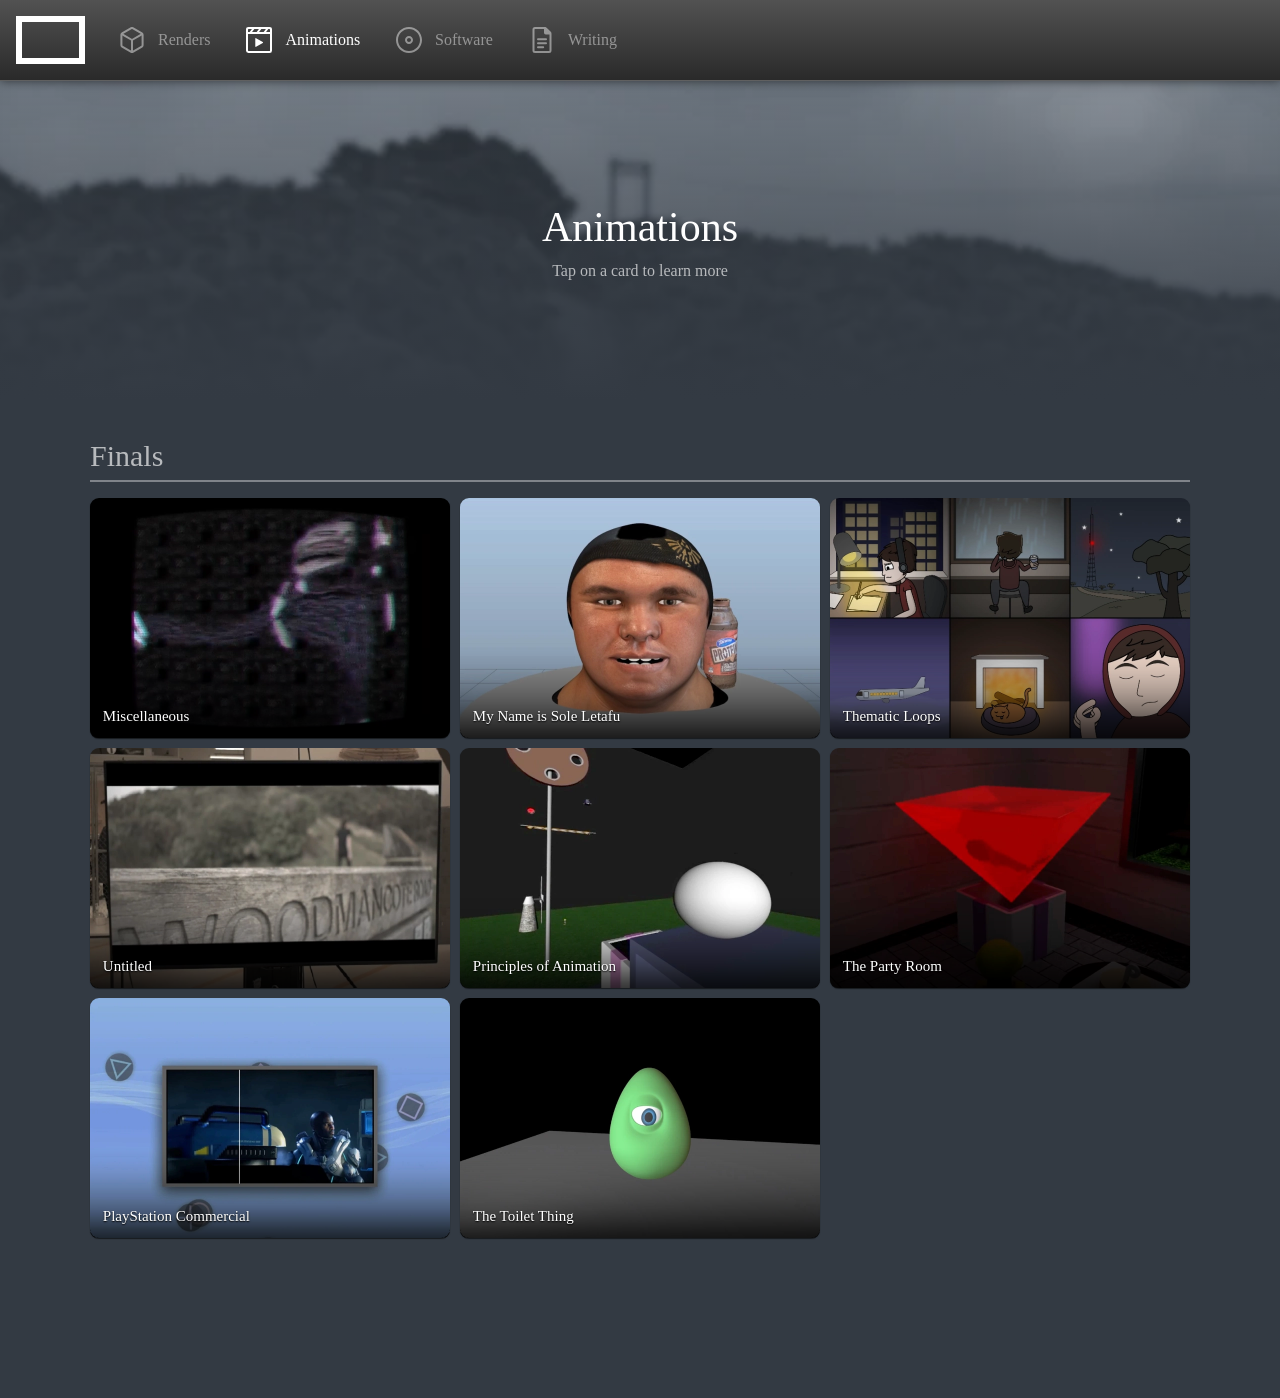
==== animations.html @ 4e7b6ec2 "update" ====
<!DOCTYPE html>
<html lang="en">
    <head>
        <title>thisuser2000</title>
        <meta charset="utf-8">
        <meta name="viewport" content="width=device-width, initial-scale=1">
		<meta name="description" content="Portfolio website for a user">
		<link rel="stylesheet" href="styles/main.css">
		<link rel="stylesheet" href="styles/navbar.css">
		<link rel="stylesheet" href="styles/modal.css">
		<link rel="stylesheet" href="styles/colorDark.css">
        <link rel="stylesheet" href="styles/display.css">
		<link rel="icon" type="image/x-icon" href="assets/favicon.png">
    </head>
    <body>

		<nav class="navbar">
			<img class="logo" src="assets/icons/thisuser.svg"/>
			<a class="navbar-page" href="renders.html">
				<img src="assets/icons/renders.svg"/>
				<span>Renders</span>
			</a>
			<a class="navbar-pageCurrent" href="animations.html">
				<img src="assets/icons/animations.svg"/>
				<span>Animations</span>
			</a>
			<a class="navbar-page" href="software.html">
				<img src="assets/icons/software.svg"/>
				<span>Software</span>
			</a>
			<a class="navbar-page" href="writing.html">
				<img src="assets/icons/writing.svg"/>
				<span>Writing</span>
			</a>
			<div id="menuButton" onclick="toggleMenu()">
				<img src="assets/icons/menu.svg"/>
			</div>
			<div class="navbar-divider"></div>
        </nav>

		<div id="menu">
			<a class="menu-page" href="renders.html">
				<img src="assets/icons/renders.svg"/>
				<span>Renders</span>
			</a>
			<div class="menu-divider"></div>
			<a class="menu-pageCurrent" href="animations.html">
				<img src="assets/icons/animations.svg"/>
				<span>Animations</span>
			</a>
			<div class="menu-divider"></div>
			<a class="menu-page" href="software.html">
				<img src="assets/icons/software.svg"/>
				<span>Software</span>
			</a>
			<div class="menu-divider"></div>
			<a class="menu-page" href="writing.html">
				<img src="assets/icons/writing.svg"/>
				<span>Writing</span>
			</a>
		</div>

		<div id="content" onclick="hideMenu()">

			<div class="banner" style="background-image: url('assets/images/banner.webp');">
	            <div class="banner-gradient">
					<div style="margin: auto;">
						<p class="banner-title">Animations</p>
						<p class="banner-subtitle">Tap on a card to learn more</p>
					</div>
	            </div>
	        </div>

			<section class="section-top section-bottom">
	            <div class="container">
					<p class="section-title">Finals</p>
					<div class="divider"></div>
					<div class="grid">

						<div class="card" data-bs-toggle="modal" data-bs-target="#modal-Miscellaneous" style="background-image: url('assets/images/animations/miscellaneous/miscellaneous-1.webp');">
							<div class="card-glare"></div>
							<div class="card-gradient">
								<p class="card-text">Miscellaneous</p>
							</div>
						</div>

						<div class="card" data-bs-toggle="modal" data-bs-target="#modal-Sole" style="background-image: url('assets/images/animations/sole/sole-1.webp');">
							<div class="card-glare"></div>
							<div class="card-gradient">
								<p class="card-text">My Name is Sole Letafu</p>
							</div>
						</div>

						<div class="card" data-bs-toggle="modal" data-bs-target="#modal-Loops" style="background-image: url('assets/images/animations/loops/loops-1.webp');">
							<div class="card-glare"></div>
							<div class="card-gradient">
								<p class="card-text">Thematic Loops</p>
							</div>
						</div>

						<div class="card" data-bs-toggle="modal" data-bs-target="#modal-Untitled" style="background-image: url('assets/images/animations/untitled/untitled-1.webp');">
							<div class="card-glare"></div>
							<div class="card-gradient">
								<p class="card-text">Untitled</p>
							</div>
						</div>

						<div class="card" data-bs-toggle="modal" data-bs-target="#modal-Principles" style="background-image: url('assets/images/animations/principles/principles-1.webp');">
							<div class="card-glare"></div>
							<div class="card-gradient">
								<p class="card-text">Principles of Animation</p>
							</div>
						</div>

						<div class="card" data-bs-toggle="modal" data-bs-target="#modal-PartyRoom" style="background-image: url('assets/images/animations/partyroom/partyroom-1.webp');">
							<div class="card-glare"></div>
							<div class="card-gradient">
								<p class="card-text">The Party Room</p>
							</div>
						</div>

						<div class="card" data-bs-toggle="modal" data-bs-target="#modal-PlayStation" style="background-image: url('assets/images/animations/playstation/playstation-1.webp');">
							<div class="card-glare"></div>
							<div class="card-gradient">
								<p class="card-text">PlayStation Commercial</p>
							</div>
						</div>

						<div class="card" data-bs-toggle="modal" data-bs-target="#modal-Toilet" style="background-image: url('assets/images/animations/toilet/toilet-1.webp');">
							<div class="card-glare"></div>
							<div class="card-gradient">
								<p class="card-text">The Toilet Thing</p>
							</div>
						</div>

	                </div>
	            </div>
	        </section>

		</div>



		<div class="modal fade" id="modal-Miscellaneous" tabindex="-1">
			<div class="modal-dialog standard-dialog">
				<div class="modal-content">
					<div class="modal-section1">
						<p class="modal-title">Miscellaneous</p>
						<p class="modal-subtitle">August 2022</p>
						<div class="modal-images">
							<img class="modal-images-feature" src="assets/images/animations/miscellaneous/miscellaneous-1.webp"
							data-base="assets/images/animations/miscellaneous/miscellaneous" data-total="1"/>
							<div class="modal-images-overlay">
								<div class="modal-images-gradient1">
									<img class="modal-images-icon" style="margin-left: 1rem;" src="assets/icons/caret-left.svg"/>
								</div>
								<div class="modal-images-gradient2">
									<img class="modal-images-icon" style="margin-right: 1rem;" src="assets/icons/caret-right.svg"/>
								</div>
							</div>
							<div class="slideshow-counter">
								<p class="slideshow-ID"/>
							</div>
						</div>
					</div>
					<div class="modal-section2">
						<p class="modal-header">ABOUT THIS PIECE</p>
						<div class="modal-description">
							<p>
								Description coming soon
								<br><br>
							</p>
							<a class="button" href="https://www.youtube.com/watch?v=IZmsNpDnRQo" target="_blank">
								<img class="button-icon" src="assets/icons/youtube.svg"/>
								<div class="button-text">
									<p class="button-text1">Watch on YouTube</p>
								</div>
							</a>
						</div>
					</div>
				</div>
			</div>
		</div>

		<div class="modal fade" id="modal-Sole" tabindex="-1">
            <div class="modal-dialog standard-dialog">
                <div class="modal-content">
					<div class="modal-section1">
						<p class="modal-title">My Name is Sole Letafu</p>
                        <p class="modal-subtitle">April 2022</p>
						<div class="modal-images">
                        	<img class="modal-images-feature" src="assets/images/animations/sole/sole-1.webp"
							data-base="assets/images/animations/sole/sole" data-total="3"/>
							<div class="modal-images-overlay">
								<div class="modal-images-gradient1">
									<img class="modal-images-icon" style="margin-left: 1rem;" src="assets/icons/caret-left.svg"/>
								</div>
								<div class="modal-images-gradient2">
									<img class="modal-images-icon" style="margin-right: 1rem;" src="assets/icons/caret-right.svg"/>
								</div>
							</div>
							<div class="slideshow-counter">
								<p class="slideshow-ID"/>
							</div>
						</div>
                    </div>
					<div class="modal-section2">
                        <p class="modal-header">ABOUT THIS PIECE</p>
						<div class="modal-description">
                            <p>
								While learning photogrammetry, I took several photos of Dylan but didn't tell him what I planned to do with them.
								<br><br>
								I brought the images into RealityCapture, then unwrapped the texture and applied it to the Dylan V1 model. After some basic facial rigging involving blendshapes, I synced this animation to a voice clip and showed the result to the class.
								<br><br>
								The resemblance was incredible, but I don't think this model was blushing enough.
								<br><br>
							</p>
							<a class="button" href="https://www.youtube.com/watch?v=r20PlEDHNn4" target="_blank">
								<img class="button-icon" src="assets/icons/youtube.svg"/>
								<div class="button-text">
									<p class="button-text1">Watch on YouTube</p>
								</div>
							</a>
						</div>
                    </div>
                </div>
            </div>
        </div>

		<div class="modal fade" id="modal-Loops" tabindex="-1">
            <div class="modal-dialog standard-dialog">
                <div class="modal-content">
					<div class="modal-section1">
						<p class="modal-title">Thematic Loops</p>
                        <p class="modal-subtitle">November 2021</p>
						<div class="modal-images">
                        	<img class="modal-images-feature" src="assets/images/animations/loops/loops-1.webp"
							data-base="assets/images/animations/loops/loops" data-total="1"/>
							<div class="modal-images-overlay">
								<div class="modal-images-gradient1">
									<img class="modal-images-icon" style="margin-left: 1rem;" src="assets/icons/caret-left.svg"/>
								</div>
								<div class="modal-images-gradient2">
									<img class="modal-images-icon" style="margin-right: 1rem;" src="assets/icons/caret-right.svg"/>
								</div>
							</div>
							<div class="slideshow-counter">
								<p class="slideshow-ID"/>
							</div>
						</div>
                    </div>
					<div class="modal-section2">
                        <p class="modal-header">ABOUT THIS PIECE</p>
						<div class="modal-description">
                            <p>
								This project involved creating a series of nine looping animations that share a relaxing theme. The assets were created in Adobe Illustrator, then manipulated in After Effects.
								<br><br>
								The assignment emphasised the importance of iteration, with draft animations being required for submission first, before moving onto refined versions later.
								<br><br>
							</p>
							<a class="button" href="https://www.youtube.com/watch?v=3_WHB53nkwo" target="_blank">
								<img class="button-icon" src="assets/icons/youtube.svg"/>
								<div class="button-text">
									<p class="button-text1">Watch on YouTube</p>
								</div>
							</a>
						</div>
                    </div>
                </div>
            </div>
        </div>

		<div class="modal fade" id="modal-Untitled" tabindex="-1">
            <div class="modal-dialog standard-dialog">
                <div class="modal-content">
					<div class="modal-section1">
						<p class="modal-title">Untitled</p>
                        <p class="modal-subtitle">June 2021</p>
						<div class="modal-images">
                        	<img class="modal-images-feature" src="assets/images/animations/untitled/untitled-1.webp"
							data-base="assets/images/animations/untitled/untitled" data-total="1"/>
							<div class="modal-images-overlay">
								<div class="modal-images-gradient1">
									<img class="modal-images-icon" style="margin-left: 1rem;" src="assets/icons/caret-left.svg"/>
								</div>
								<div class="modal-images-gradient2">
									<img class="modal-images-icon" style="margin-right: 1rem;" src="assets/icons/caret-right.svg"/>
								</div>
							</div>
							<div class="slideshow-counter">
								<p class="slideshow-ID"/>
							</div>
						</div>
                    </div>
					<div class="modal-section2">
                        <p class="modal-header">ABOUT THIS PIECE</p>
						<div class="modal-description">
                            <p>
								Description coming soon
								<br><br>
							</p>
							<a class="button" href="https://www.youtube.com/watch?v=KmsfOZ28Xt8" target="_blank">
								<img class="button-icon" src="assets/icons/youtube.svg"/>
								<div class="button-text">
									<p class="button-text1">Watch on YouTube</p>
								</div>
							</a>
						</div>
                    </div>
                </div>
            </div>
        </div>

		<div class="modal fade" id="modal-Principles" tabindex="-1">
            <div class="modal-dialog standard-dialog">
                <div class="modal-content">
					<div class="modal-section1">
						<p class="modal-title">Principles of Animation</p>
                        <p class="modal-subtitle">September 2018</p>
						<div class="modal-images">
                        	<img class="modal-images-feature" src="assets/images/animations/principles/principles-1.webp"
							data-base="assets/images/animations/principles/principles" data-total="1"/>
							<div class="modal-images-overlay">
								<div class="modal-images-gradient1">
									<img class="modal-images-icon" style="margin-left: 1rem;" src="assets/icons/caret-left.svg"/>
								</div>
								<div class="modal-images-gradient2">
									<img class="modal-images-icon" style="margin-right: 1rem;" src="assets/icons/caret-right.svg"/>
								</div>
							</div>
							<div class="slideshow-counter">
								<p class="slideshow-ID"/>
							</div>
						</div>
                    </div>
					<div class="modal-section2">
                        <p class="modal-header">ABOUT THIS PIECE</p>
						<div class="modal-description">
                            <p>
								Similar to the PlayStation commercial, this assignment required the use of the principles of animation, this time showing the adventures of a ball in a 3D setting.
								<br><br>
							</p>
							<a class="button" href="https://www.youtube.com/watch?v=UrVMCVEiAb8" target="_blank">
								<img class="button-icon" src="assets/icons/youtube.svg"/>
								<div class="button-text">
									<p class="button-text1">Watch on YouTube</p>
								</div>
							</a>
						</div>
                    </div>
                </div>
            </div>
        </div>

		<div class="modal fade" id="modal-PartyRoom" tabindex="-1">
            <div class="modal-dialog standard-dialog">
                <div class="modal-content">
					<div class="modal-section1">
						<p class="modal-title">The Party Room</p>
                        <p class="modal-subtitle">December 2017</p>
						<div class="modal-images">
                        	<img class="modal-images-feature" src="assets/images/animations/partyroom/partyroom-1.webp"
							data-base="assets/images/animations/partyroom/partyroom" data-total="1"/>
							<div class="modal-images-overlay">
								<div class="modal-images-gradient1">
									<img class="modal-images-icon" style="margin-left: 1rem;" src="assets/icons/caret-left.svg"/>
								</div>
								<div class="modal-images-gradient2">
									<img class="modal-images-icon" style="margin-right: 1rem;" src="assets/icons/caret-right.svg"/>
								</div>
							</div>
							<div class="slideshow-counter">
								<p class="slideshow-ID"/>
							</div>
						</div>
                    </div>
					<div class="modal-section2">
                        <p class="modal-header">ABOUT THIS PIECE</p>
						<div class="modal-description">
                            <p>
								After traversing a seemingly endless field, the guardian stumbles upon a room set up for a party that never happened. What's in the box?
								<br><br>
							</p>
							<a class="button" href="https://www.youtube.com/watch?v=B0ZWTqtqD_4" target="_blank">
								<img class="button-icon" src="assets/icons/youtube.svg"/>
								<div class="button-text">
									<p class="button-text1">Watch on YouTube</p>
								</div>
							</a>
						</div>
                    </div>
                </div>
            </div>
        </div>

		<div class="modal fade" id="modal-PlayStation" tabindex="-1">
            <div class="modal-dialog standard-dialog">
                <div class="modal-content">
					<div class="modal-section1">
						<p class="modal-title">PlayStation Commercial</p>
                        <p class="modal-subtitle">September 2017</p>
						<div class="modal-images">
                        	<img class="modal-images-feature" src="assets/images/animations/playstation/playstation-1.webp"
							data-base="assets/images/animations/playstation/playstation" data-total="1"/>
							<div class="modal-images-overlay">
								<div class="modal-images-gradient1">
									<img class="modal-images-icon" style="margin-left: 1rem;" src="assets/icons/caret-left.svg"/>
								</div>
								<div class="modal-images-gradient2">
									<img class="modal-images-icon" style="margin-right: 1rem;" src="assets/icons/caret-right.svg"/>
								</div>
							</div>
							<div class="slideshow-counter">
								<p class="slideshow-ID"/>
							</div>
						</div>
                    </div>
					<div class="modal-section2">
                        <p class="modal-header">ABOUT THIS PIECE</p>
						<div class="modal-description">
                            <p>
								This assignment required using After Effects to promote a product with as many of the principles of animation as possible.
								<br><br>
							</p>
							<a class="button" href="https://www.youtube.com/watch?v=ncdvE0OR1q0" target="_blank">
								<img class="button-icon" src="assets/icons/youtube.svg"/>
								<div class="button-text">
									<p class="button-text1">Watch on YouTube</p>
								</div>
							</a>
						</div>
                    </div>
                </div>
            </div>
        </div>

		<div class="modal fade" id="modal-Toilet" tabindex="-1">
            <div class="modal-dialog standard-dialog">
                <div class="modal-content">
					<div class="modal-section1">
						<p class="modal-title">The Toilet Thing</p>
                        <p class="modal-subtitle">July 2017</p>
						<div class="modal-images">
                        	<img class="modal-images-feature" src="assets/images/animations/toilet/toilet-1.webp"
							data-base="assets/images/animations/toilet/toilet" data-total="1"/>
							<div class="modal-images-overlay">
								<div class="modal-images-gradient1">
									<img class="modal-images-icon" style="margin-left: 1rem;" src="assets/icons/caret-left.svg"/>
								</div>
								<div class="modal-images-gradient2">
									<img class="modal-images-icon" style="margin-right: 1rem;" src="assets/icons/caret-right.svg"/>
								</div>
							</div>
							<div class="slideshow-counter">
								<p class="slideshow-ID"/>
							</div>
						</div>
                    </div>
					<div class="modal-section2">
                        <p class="modal-header">ABOUT THIS PIECE</p>
						<div class="modal-description">
                            <p>
								This assignment involved animating a blob character with limited features to a short voice clip. Given that the character doesn't have a mouth, the focus was on eye movements and body language to communicate the same idea.
								<br><br>
							</p>
							<a class="button" href="https://www.youtube.com/watch?v=9i6SzYY8sHU" target="_blank">
								<img class="button-icon" src="assets/icons/youtube.svg"/>
								<div class="button-text">
									<p class="button-text1">Watch on YouTube</p>
								</div>
							</a>
						</div>
                    </div>
                </div>
            </div>
        </div>

		<script src="scripts/bootstrap.bundle.min.js"></script>
		<script src="scripts/navbar.js"></script>

    </body>
</html>
---- styles/main.css ----
@charset "UTF-8";

:root {
	--cardShadow1: 0rem 0.07rem 0.07rem #00000090;
	--cardShadow2: 0rem 0.13rem 1rem #00000090;
}

@font-face {
	font-family: "Open Sans";
	src: url('../fonts/opensans.eot');
	src: url('../fonts/opensans.eot?#iefix') format('embedded-opentype'),
		url('../fonts/opensans.woff2') format('woff2'),
		url('../fonts/opensans.woff') format('woff'),
		url('../fonts/opensans.ttf') format('truetype');
	font-display: swap;
}

@font-face {
	font-family: "Open Sans SemiBold";
	src: url('../fonts/opensans-semibold.eot');
	src: url('../fonts/opensans-semibold.eot?#iefix') format('embedded-opentype'),
		url('../fonts/opensans-semibold.woff2') format('woff2'),
		url('../fonts/opensans-semibold.woff') format('woff'),
		url('../fonts/opensans-semibold.ttf') format('truetype');
	font-display: swap;
}

@font-face {
	font-family: "Open Sans Bold";
	src: url('../fonts/opensans-bold.eot');
	src: url('../fonts/opensans-bold.eot?#iefix') format('embedded-opentype'),
		url('../fonts/opensans-bold.woff2') format('woff2'),
		url('../fonts/opensans-bold.woff') format('woff'),
		url('../fonts/opensans-bold.ttf') format('truetype');
	font-display: swap;
}



html {
	/* height: 100%; */
}

* {
	font-family: "Open Sans";
	line-height: 1.6;
	box-sizing: border-box;
	text-decoration: none;
	border-style: none;
	outline-style: none;
}

body {
	margin: 0;
	background-repeat: no-repeat;
	background-size: cover;
	background-position: center;
	background-attachment: fixed;
	/* -webkit-text-size-adjust: 100%;
	-webkit-tap-highlight-color: rgba(0, 0, 0, 0); */
}

p {
	margin: 0;
}

h1, h2, h3, h4, h5, h6 {
	/* font: inherit;
	color: inherit; */
	margin: 0;
	font-weight: normal;
}

img {
	user-select: none;
	pointer-events: none;
}

section {
	padding-bottom: 4.5rem;
}

.container {
	width: 100%;
	margin-left: auto;
	margin-right: auto;
}

.grid {
	display: grid;
	grid-template-columns: repeat(4, minmax(0, 1fr));
	column-gap: 10px;
	row-gap: 10px;
}

.list {
	display: grid;
	grid-template-columns: repeat(1, minmax(0, 1fr));
	row-gap: 8px;
}

.listItem {
	background-color: #58606b80;
	border-radius: 0.4rem;
	padding: 0.4rem;
	display: flex;
	height: 4.5rem;
}

.listItem:hover {
	background-color: #58606be0;
}

.listItem > img {
	border-radius: 0.25rem;
}

.listItem-text {
	margin-top: auto;
	margin-bottom: auto;
	margin-left: 0.75rem;
	margin-right: 0.75rem;
	white-space: nowrap;
	overflow: hidden;
	text-overflow: ellipsis;
}

.listItem-title {
    font-family: var(--semibold);
	line-height: 1.4;
	flex: 1;
	min-width: 0px;
	white-space: nowrap;
	overflow: hidden;
	text-overflow: ellipsis;
}

.listItem-subtitle {
	opacity: 60%;
	line-height: 1.4;
}

#content {
	top: 80px;
	position: relative;
}







.banner {
	width: 100%;
    height: 20rem;
	display: flex;
	flex-direction: column;
	text-align: center;
	background-position: center;
	background-repeat: no-repeat;
	background-size: cover;
	background-attachment: fixed;
}

.banner-gradient {
	height: 100%;
	display: flex;
}

.banner-title {
	font-size: 42px;
    font-family: "Open Sans Bold";
	line-height: 1.45;
}

.banner-subtitle {
	font-size: 16px;
    font-family: "Open Sans Semibold";
	opacity: 65%;
}

.section-title {
	font-size: 30px;
    font-family: "Open Sans Semibold";
	opacity: 65%;
}





.section-top {
	padding-top: 2rem;
}

.section-bottom {
	padding-bottom: 10rem;
}



.divider {
	width: 100%;
	height: 2px;
	margin-bottom: 1rem;
}



/*

.gridWorkbook {
	display: grid;
	grid-template-columns: repeat(1, minmax(0, 1fr));
	row-gap: 8px;
} */

.disabled {
	opacity: 40%;
	pointer-events: none;
	user-select: none;
}

.footer {
	display: flex;
}

.footer-text {
	margin: 0.5rem;
	margin-left: auto;
}

.card {
	width: 360px;
	height: 240px;
	border-radius: 9px;
    box-shadow: var(--cardShadow1);
    background-size: cover;
	user-select: none;
	cursor: pointer;
	transform: scale(1);
	transition: background-color 0.14s ease-out, transform 0.14s ease-out, box-shadow 0.14s ease-out;
	transition-timing-function: cubic-bezier(.17,.44,.4,1);
}

.card-glare {
	position: absolute;
	width: 100%;
	height: 100%;
	opacity: 0%;
	border-radius: 9px;
	background-size: cover;
	background-image: url('../assets/images/glare.webp');
	transition: all 0.14s ease-out;
	transition-timing-function: cubic-bezier(.17,.44,.4,1);
}

.card-gradient {
	display: flex;
	background-size: contain;
	height: 100%;
	border-radius: 7.5px;
	background-image: url('../assets/gradient.png');
}

.card-text {
	font-size: 15px;
    font-family: "Open Sans Semibold";
	line-height: 1.2;
	margin-top: auto;
	margin-left: 0.8rem;
	margin-right: 0.8rem;
	margin-bottom: 0.8rem;
	text-shadow: 0rem 0.5px 1.5px #000000ff;
}

.card:hover {
	z-index: 10;
	transform: scale(1.03);
    box-shadow: var(--cardShadow2);
	transition: transform 0.07s ease-out, box-shadow 0.07s ease-out;
}

.card:hover > .card-glare {
	opacity: 70%;
	transition: all 0.07s ease-out;
}
---- styles/navbar.css ----
@charset "UTF-8";

.navbar {
	display: flex;
	width: 100%;
	height: 80px;
	z-index: 100;
	position: fixed;
	box-shadow: 0rem 0.1rem 0.6rem #00000088;
}

.logo {
	width: 69px;
	height: 48px;
	margin: auto;
	margin-left: 16px;
	margin-right: 16px;
	user-select: none;
}

.navbar-page,
.navbar-pageCurrent {
	display: flex;
	width: auto;
	height: 56px;
	margin-top: 12px;
	margin-bottom: 12px;
	padding: 15px;
	padding-right: 18px;
	padding-left: 18px;
	border-radius: 0.5rem;
	opacity: 45%;
	transition: opacity 0.05s ease-out, background-color 0.05s ease-out;
}

.navbar-pageCurrent {
	pointer-events: none;
    opacity: 100%;
}

.navbar-page:hover {
	opacity: 100%;
	background-color: #ffffff30;
}

.navbar-page > img,
.navbar-pageCurrent > img {
	width: 26px;
	height: 26px;
	filter: invert();
}

.navbar-page > span,
.navbar-pageCurrent > span {
	font-family: "Open Sans Semibold";
	line-height: 26px;
	margin-left: 13px;
	color: #ffffff;
	opacity: 100%;
	user-select: none;
}

#menuButton {
	opacity: 60%;
	display: none;
	width: 50px;
	height: 50px;
	margin: auto;
	margin-right: 12px;
	cursor: pointer;
	transition: opacity 0.05s ease-out;
}

#menuButton:hover {
	opacity: 100%;
}

#menuButton > img {
	margin: auto;
	width: 32px;
}

.navbar-divider {
	position: fixed;
	top: 80px;
	width: 100%;
	height: 1px;
}









#menu {
	box-shadow: 0rem 0.1rem 0.67rem #00000000;
	width: 100%;
	height: 0px;
	top: 80px;
	box-shadow: var(--shadow-none);
	z-index: 50;
	position: fixed;
	overflow: hidden;
	transition: height 0.17s cubic-bezier(.17,.12,.37,.97);
}

.menu-page,
.menu-pageCurrent {
	display: flex;
	padding: 18px;
	height: 66px;
	opacity: 40%;
	transition: opacity 0.05s ease-out, background-color 0.05s ease-out;
}

.menu-pageCurrent {
	pointer-events: none;
    opacity: 100%;
}

.menu-page:hover {
	opacity: 100%;
}

.menu-page > img,
.menu-pageCurrent > img {
	width: 30px;
	height: 30px;
	filter: invert();
}

.menu-page > span,
.menu-pageCurrent > span {
	font-family: "Open Sans Semibold";
	line-height: 30px;
	margin-left: 12px;
	color: #ffffff;
	opacity: 100%;
	user-select: none;
}

.menu-divider {
	width: auto;
	height: 1px;
	margin-left: 10px;
	margin-right: 10px;
}


/* ---------- Mobile view ---------- */

@media (max-width: 762px) {
	.navbar-page,
	.navbar-pageCurrent {
		display: none;
	}

	#menuButton {
		display: flex;
	}
}
---- styles/modal.css ----
@charset "UTF-8";

:root {
	--modal-cubic: cubic-bezier(0,.35,.38,1);
}

.modal.show > .modal-dialog {
	opacity: 1;
	transform: scale(1);
	transition-timing-function: var(--modal-cubic);
}

.modal.show > #content {
	user-select: none;
}

.modal-backdrop {
	position: fixed;
	top: 0;
	left: 0;
	z-index: 900;
	width: 100vw;
	height: 100vh;
}

.fade {

}

.fade:not(.show) {
	opacity: 0;
}

.modal {
	overflow-x: scroll;
	transition: opacity 0.2s var(--modal-cubic);
	position: fixed;
	top: 0;
	left: 0;
	z-index: 1000;
	display: none;
	transition-timing-function: var(--modal-cubic);
	width: 100%;
	height: 100%;
	outline-style: none;
	border-style: none;
	overflow-y: auto;
}

.modal-dialog {
	opacity: 0;
	position: relative;
	display: flex;
	align-items: center;
	padding: 10px;
	transform: scale(1.08);
	transition: all 0.2s, margin 0s, width 0s, height 0s, padding 0s;
	transition-timing-function: var(--modal-cubic);
	width: 1300px;
	margin-top: calc(50vh - 360px);
	margin-left: calc(50vw - 650px);
}

.modal-dialog.cl {
	width: 700px;
	margin-top: calc(50vh - 370px);
	margin-left: calc(50vw - 350px);
}

.modal-content {
	display: flex;
	min-width: 400px;
	width: 100%;
	border-radius: 0.65rem;
	padding-top: 1px;
	box-shadow: 0rem 0.2rem 3.5rem #000000ff;
}

.modal-container {
	flex-direction: row;
	width: 100%;
	display: flex;
}

.modal-section1 {
	width: 900px;
	padding: 1rem;
	border-radius: 0.75rem 0 0 0.75rem;
	display: flex;
	flex-direction: column;
}

.modal-section2 {
	width: 400px;
	padding: 1rem;
	padding-right: 0.5rem;
	border-radius: 0 0.75rem 0.75rem 0;
	display: flex;
	flex-direction: column;
}

.modal-section3 {
	width: 100%;
	padding: 0rem;
	display: flex;
	flex-direction: column;
}

.modal h1 {
	font-family: "Open Sans Bold";
	font-size: 28px;
}

.modal h2 {
	font-size: 15px;
    font-family: "Open Sans Semibold";
	opacity: 65%;
}

.modal h3 {
	font-size: 16px;
	font-family: "Open Sans Semibold";
	opacity: 55%;
}

.modal-description {
	padding-right: 0.5rem;
	overflow-y: auto;
	margin-top: 0.25rem;
	height: 634px;
}

.modal-button {
	height: 54px;
	gap: 12px;
	font-size: 16px;
	border-radius: 0.5rem;
	margin-top: 0.5rem;
	padding: 13px 16px 13px 16px;
    display: flex;
	cursor: pointer;
    user-select: none;
	transition: all 0.05s ease-out;
}

.modal-button img {
	filter: invert();
}

.modal-button p {
	margin: auto;
	margin-left: 0;
    font-family: "Open Sans Semibold";
}

.slideshow {
	display: flex;
	position: relative;
	margin-top: 1.25rem;
	margin-bottom: 4px;
	min-height: 200px;
}

.slideshow-feature {
	user-select: none;
	width: 100%;
	height: auto;
}

.slideshow-overlay {
	position: absolute;
	display: grid;
	width: 100%;
	height: 100%;
	grid-template-columns: 1fr 1fr;
	column-gap: 20%;
}

.slideshow-overlay > img {
	width: 2rem;
	margin: auto;
	filter: invert() drop-shadow(0rem 2px 1px #000000ff);
}

.slideshow-left {
	display: flex;
	cursor: pointer;
	visibility: hidden;
	height: 100%;
	background: linear-gradient(to right, #00000050, #00000000 70%);
}

.slideshow-left > img {
	width: 2rem;
	margin: auto;
	filter: invert() drop-shadow(0rem 2px 1px #000000ff);
	margin-left: 1rem;
}

.slideshow-right {
	display: flex;
	cursor: pointer;
	height: 100%;
	background: linear-gradient(to right, #00000000 30%, #00000050);
}

.slideshow-right > img {
	width: 2rem;
	margin: auto;
	filter: invert() drop-shadow(0rem 2px 1px #000000ff);
	margin-right: 1rem;
}

.slideshow-counter {
	display: flex;
	position: absolute;
	top: auto;
	bottom: 0;
	left: auto;
	right: 0;
	width: 4rem;
	height: 1.5rem;
}

.slideshow-ID {
	font-family: "Open Sans Semibold";
	margin: auto;
}
---- styles/colorDark.css ----
@charset "UTF-8";

* {
	color: #ffffff;
}

body {
	background-color: #333a43;
}

::selection {
    background: #ffffff30;
}

.banner-gradient {
	background: linear-gradient(to bottom, #333a4350, #333a43ff);
}

.divider {
	background-color: #ffffff60;
}

.footer-text {
	color: #ffffff80;
}

.card {
	background-color: #2c313a;
}

.navbar {
	background: linear-gradient(to bottom, #525252, #2a2a2a);
}

.navbar-divider {
	background-color: #606060;
}

#menu {
	background-color: #2b2b2b;
}

.menu-page,
.menu-pageCurrent {
	background-color: #ffffff00;
}

.menu-page:hover {
	background-color: #d0d0d020;
}

.menu-divider {
	background-color: #4a4a4a;
}

.modal {
	background-color: #080808d0;
}

.modal-content {
	background: linear-gradient(to bottom,
		#606060ff 0px,
		#606060ff 50px,
		#60606000 51px
	);
}

.modal-section1 {
	background-color: #333333;
}

.modal-section2 {
	background-color: #404040;
}

.modal-button {
	background-color: #ffffff20;
}

.modal-button:hover {
	background-color: #ffffff40;
}

.slideshow {
	border: 3px solid #101010;
}

.slideshow-counter {
	background-color: #101010;
}
---- styles/display.css ----
@charset "UTF-8";

@media (max-width: 762px) {
    .container,
	.containerWorkbook {
		width: calc(100% - 32px);
        max-width: 728px;
    }

	.card {
		width: calc(50vw - 20px);
		height: calc((50vw - 20px) / 1.5);
	}

	.grid {
		grid-template-columns: repeat(2, minmax(0, 1fr));
	}
}

@media (min-width: 762.1px) and (max-width: 1132px) {
    .container {
        width: 730px;
    }

	.grid {
		grid-template-columns: repeat(2, minmax(0, 1fr));
	}
}

@media (min-width: 1132.1px) and (max-width: 1502px) {
	.container {
        width: 1100px;
    }

	.grid {
		grid-template-columns: repeat(3, minmax(0, 1fr));
	}
}

@media (min-width: 1502.1px) {
	.container {
        width: 1470px;
    }

	.grid {
		grid-template-columns: repeat(4, minmax(0, 1fr));
	}
}

@media (max-width: 600px) {
	.modal {
		padding-bottom: 7rem !important;
	}

	.modal-dialog {
		width: 100%;
		height: auto;
		margin: 0px;
		margin-top: 0;
	}

	.modal-content {
		flex-direction: column;
	}

	.modal-section1 {
		width: 100%;
		border-radius: 0.67rem 0.67rem 0 0;
	}

	.modal-section2 {
		width: 100%;
		border-radius: 0 0 0.67rem 0.67rem;
	}

	.modal-description {
		width: 100%;
		overflow-y: auto;
		height: auto;
	}
}

@media (max-width: 700px) {
	.modal-dialog.cl {
		width: 100%;
		height: auto;
		margin: 0px;
		margin-top: 0;
	}

	.modal-dialog.cl {
		margin-top: 0;
	}

	.changelog {
		height: auto;
		overflow-y: visible;
	}
}

@media (min-width: 600.1px) and (max-width: 1300px) {
	.modal {
		padding-bottom: 7rem !important;
	}

	.modal-dialog {
		width: 600px;
		margin-top: 0;
		margin-left: calc(50vw - 300px);
	}

	.modal-content {
		flex-direction: column;
	}

	.modal-images-feature {
		max-width: 100%;
		height: auto;
	}

	.modal-section1 {
		width: 100%;
		border-radius: 0.67rem 0.67rem 0 0;
	}

	.modal-section2 {
		width: 100%;
		border-radius: 0 0 0.67rem 0.67rem;
	}

	.modal-description {
		overflow-y: auto;
		height: auto;
	}
}



@media (max-height: 720px) {
	.modal-dialog {
		margin-top: 0;
	}
}

@media (max-height: 740px) {
	.modal-dialog.cl {
		margin-top: 0;
	}
}
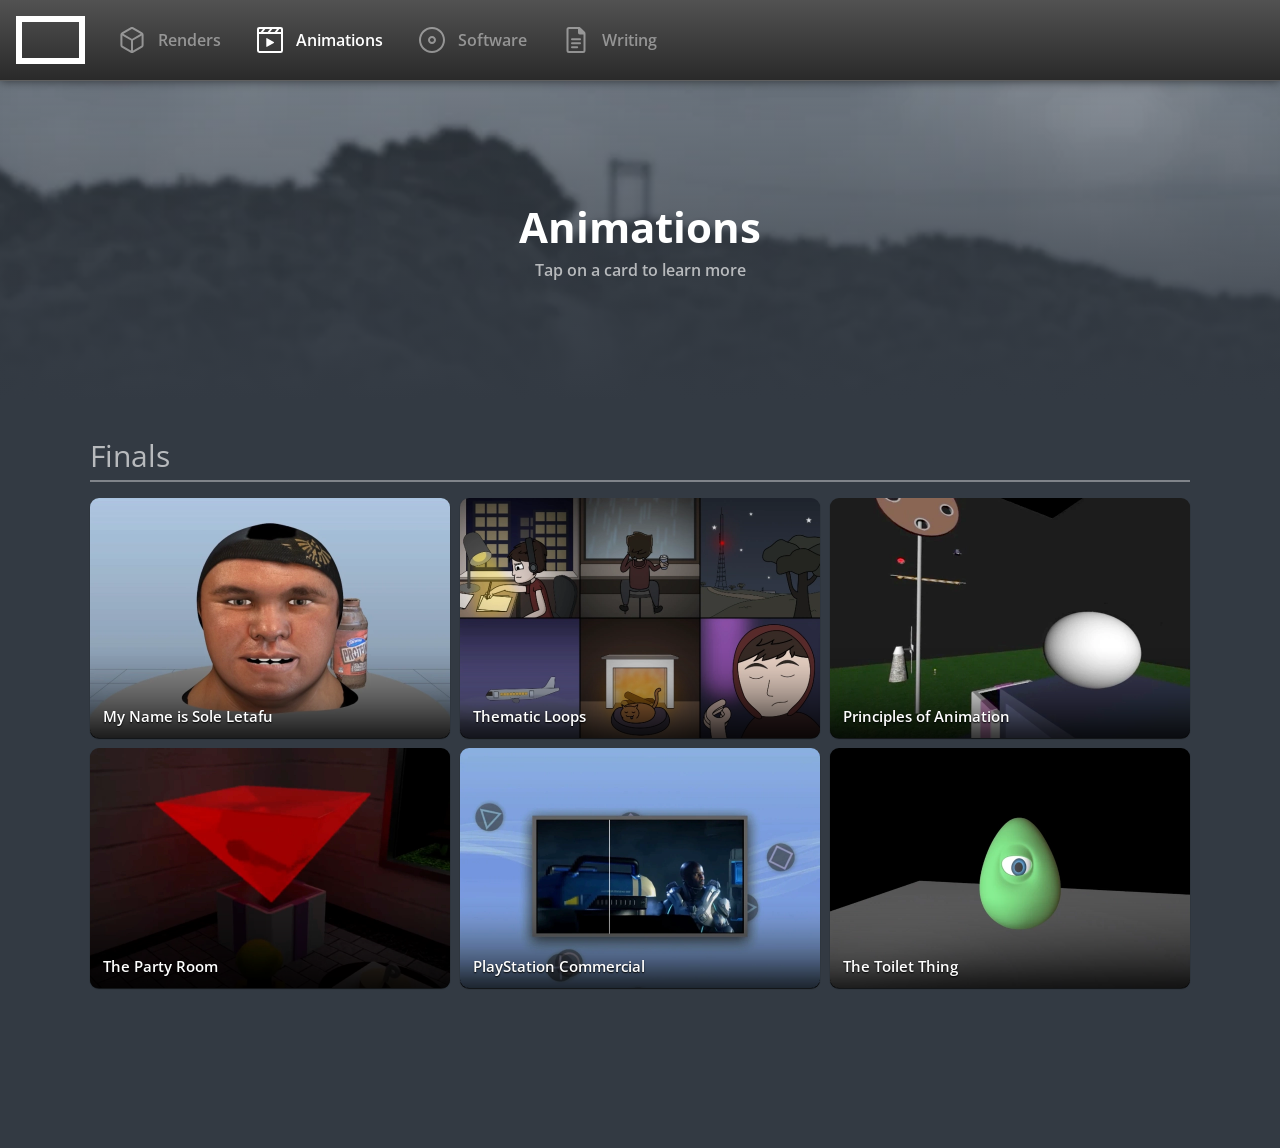
==== commit 7367601c: "update" ====
--- a/animations.html
+++ b/animations.html
@@ -71,62 +71,80 @@
 	            </div>
 	        </div>
 
+
+			<!-- Characters -->
 			<section class="section-top section-bottom">
 	            <div class="container">
 					<p class="section-title">Finals</p>
 					<div class="divider"></div>
 					<div class="grid">
 
-						<div class="card" data-bs-toggle="modal" data-bs-target="#modal-Miscellaneous" style="background-image: url('assets/images/animations/miscellaneous/miscellaneous-1.webp');">
-							<div class="card-glare"></div>
-							<div class="card-gradient">
-								<p class="card-text">Miscellaneous</p>
-							</div>
-						</div>
+						<div class="card"
+							data-project="sole"
+							data-bs-toggle="modal"
+							data-bs-target="#art-modal"
+							style="background-image:url('assets/images/animations/sole/sole-1.webp')">
 
-						<div class="card" data-bs-toggle="modal" data-bs-target="#modal-Sole" style="background-image: url('assets/images/animations/sole/sole-1.webp');">
 							<div class="card-glare"></div>
 							<div class="card-gradient">
 								<p class="card-text">My Name is Sole Letafu</p>
 							</div>
 						</div>
 
-						<div class="card" data-bs-toggle="modal" data-bs-target="#modal-Loops" style="background-image: url('assets/images/animations/loops/loops-1.webp');">
+						<div class="card"
+							data-project="loops"
+							data-bs-toggle="modal"
+							data-bs-target="#art-modal"
+							style="background-image:url('assets/images/animations/loops/loops-1.webp')">
+
 							<div class="card-glare"></div>
 							<div class="card-gradient">
 								<p class="card-text">Thematic Loops</p>
 							</div>
 						</div>
 
-						<div class="card" data-bs-toggle="modal" data-bs-target="#modal-Untitled" style="background-image: url('assets/images/animations/untitled/untitled-1.webp');">
-							<div class="card-glare"></div>
-							<div class="card-gradient">
-								<p class="card-text">Untitled</p>
-							</div>
-						</div>
+						<div class="card"
+							data-project="principles"
+							data-bs-toggle="modal"
+							data-bs-target="#art-modal"
+							style="background-image:url('assets/images/animations/principles/principles-1.webp')">
 
-						<div class="card" data-bs-toggle="modal" data-bs-target="#modal-Principles" style="background-image: url('assets/images/animations/principles/principles-1.webp');">
 							<div class="card-glare"></div>
 							<div class="card-gradient">
 								<p class="card-text">Principles of Animation</p>
 							</div>
 						</div>
 
-						<div class="card" data-bs-toggle="modal" data-bs-target="#modal-PartyRoom" style="background-image: url('assets/images/animations/partyroom/partyroom-1.webp');">
+						<div class="card"
+							data-project="party"
+							data-bs-toggle="modal"
+							data-bs-target="#art-modal"
+							style="background-image:url('assets/images/animations/party/party-1.webp')">
+
 							<div class="card-glare"></div>
 							<div class="card-gradient">
 								<p class="card-text">The Party Room</p>
 							</div>
 						</div>
 
-						<div class="card" data-bs-toggle="modal" data-bs-target="#modal-PlayStation" style="background-image: url('assets/images/animations/playstation/playstation-1.webp');">
+						<div class="card"
+							data-project="playstation"
+							data-bs-toggle="modal"
+							data-bs-target="#art-modal"
+							style="background-image:url('assets/images/animations/playstation/playstation-1.webp')">
+
 							<div class="card-glare"></div>
 							<div class="card-gradient">
 								<p class="card-text">PlayStation Commercial</p>
 							</div>
 						</div>
 
-						<div class="card" data-bs-toggle="modal" data-bs-target="#modal-Toilet" style="background-image: url('assets/images/animations/toilet/toilet-1.webp');">
+						<div class="card"
+							data-project="toilet"
+							data-bs-toggle="modal"
+							data-bs-target="#art-modal"
+							style="background-image:url('assets/images/animations/toilet/toilet-1.webp')">
+
 							<div class="card-glare"></div>
 							<div class="card-gradient">
 								<p class="card-text">The Toilet Thing</p>
@@ -139,344 +157,41 @@
 
 		</div>
 
-
-
-		<div class="modal fade" id="modal-Miscellaneous" tabindex="-1">
+		<div class="modal fade" id="art-modal" tabindex="-1">
 			<div class="modal-dialog standard-dialog">
 				<div class="modal-content">
 					<div class="modal-section1">
-						<p class="modal-title">Miscellaneous</p>
-						<p class="modal-subtitle">August 2022</p>
-						<div class="modal-images">
-							<img class="modal-images-feature" src="assets/images/animations/miscellaneous/miscellaneous-1.webp"
-							data-base="assets/images/animations/miscellaneous/miscellaneous" data-total="1"/>
-							<div class="modal-images-overlay">
-								<div class="modal-images-gradient1">
-									<img class="modal-images-icon" style="margin-left: 1rem;" src="assets/icons/caret-left.svg"/>
+						<h1 id="modal-title"></h1>
+						<h2 id="modal-date"></h2>
+						<div class="slideshow">
+							<img class="slideshow-feature" id="modal-image">
+							<div class="slideshow-overlay">
+								<div class="slideshow-left">
+									<img src="assets/icons/caret-left.svg"/>
 								</div>
-								<div class="modal-images-gradient2">
-									<img class="modal-images-icon" style="margin-right: 1rem;" src="assets/icons/caret-right.svg"/>
+								<div class="slideshow-right">
+									<img src="assets/icons/caret-right.svg"/>
 								</div>
 							</div>
 							<div class="slideshow-counter">
-								<p class="slideshow-ID"/>
+								<p class="slideshow-ID"></p>
 							</div>
 						</div>
 					</div>
+
 					<div class="modal-section2">
-						<p class="modal-header">ABOUT THIS PIECE</p>
-						<div class="modal-description">
-							<p>
-								Description coming soon
-								<br><br>
-							</p>
-							<a class="button" href="https://www.youtube.com/watch?v=IZmsNpDnRQo" target="_blank">
-								<img class="button-icon" src="assets/icons/youtube.svg"/>
-								<div class="button-text">
-									<p class="button-text1">Watch on YouTube</p>
-								</div>
-							</a>
-						</div>
+						<h3>ABOUT THIS PIECE</h3>
+						<div class="modal-description" id="modal-description"></div>
 					</div>
+
 				</div>
 			</div>
 		</div>
 
-		<div class="modal fade" id="modal-Sole" tabindex="-1">
-            <div class="modal-dialog standard-dialog">
-                <div class="modal-content">
-					<div class="modal-section1">
-						<p class="modal-title">My Name is Sole Letafu</p>
-                        <p class="modal-subtitle">April 2022</p>
-						<div class="modal-images">
-                        	<img class="modal-images-feature" src="assets/images/animations/sole/sole-1.webp"
-							data-base="assets/images/animations/sole/sole" data-total="3"/>
-							<div class="modal-images-overlay">
-								<div class="modal-images-gradient1">
-									<img class="modal-images-icon" style="margin-left: 1rem;" src="assets/icons/caret-left.svg"/>
-								</div>
-								<div class="modal-images-gradient2">
-									<img class="modal-images-icon" style="margin-right: 1rem;" src="assets/icons/caret-right.svg"/>
-								</div>
-							</div>
-							<div class="slideshow-counter">
-								<p class="slideshow-ID"/>
-							</div>
-						</div>
-                    </div>
-					<div class="modal-section2">
-                        <p class="modal-header">ABOUT THIS PIECE</p>
-						<div class="modal-description">
-                            <p>
-								While learning photogrammetry, I took several photos of Dylan but didn't tell him what I planned to do with them.
-								<br><br>
-								I brought the images into RealityCapture, then unwrapped the texture and applied it to the Dylan V1 model. After some basic facial rigging involving blendshapes, I synced this animation to a voice clip and showed the result to the class.
-								<br><br>
-								The resemblance was incredible, but I don't think this model was blushing enough.
-								<br><br>
-							</p>
-							<a class="button" href="https://www.youtube.com/watch?v=r20PlEDHNn4" target="_blank">
-								<img class="button-icon" src="assets/icons/youtube.svg"/>
-								<div class="button-text">
-									<p class="button-text1">Watch on YouTube</p>
-								</div>
-							</a>
-						</div>
-                    </div>
-                </div>
-            </div>
-        </div>
-
-		<div class="modal fade" id="modal-Loops" tabindex="-1">
-            <div class="modal-dialog standard-dialog">
-                <div class="modal-content">
-					<div class="modal-section1">
-						<p class="modal-title">Thematic Loops</p>
-                        <p class="modal-subtitle">November 2021</p>
-						<div class="modal-images">
-                        	<img class="modal-images-feature" src="assets/images/animations/loops/loops-1.webp"
-							data-base="assets/images/animations/loops/loops" data-total="1"/>
-							<div class="modal-images-overlay">
-								<div class="modal-images-gradient1">
-									<img class="modal-images-icon" style="margin-left: 1rem;" src="assets/icons/caret-left.svg"/>
-								</div>
-								<div class="modal-images-gradient2">
-									<img class="modal-images-icon" style="margin-right: 1rem;" src="assets/icons/caret-right.svg"/>
-								</div>
-							</div>
-							<div class="slideshow-counter">
-								<p class="slideshow-ID"/>
-							</div>
-						</div>
-                    </div>
-					<div class="modal-section2">
-                        <p class="modal-header">ABOUT THIS PIECE</p>
-						<div class="modal-description">
-                            <p>
-								This project involved creating a series of nine looping animations that share a relaxing theme. The assets were created in Adobe Illustrator, then manipulated in After Effects.
-								<br><br>
-								The assignment emphasised the importance of iteration, with draft animations being required for submission first, before moving onto refined versions later.
-								<br><br>
-							</p>
-							<a class="button" href="https://www.youtube.com/watch?v=3_WHB53nkwo" target="_blank">
-								<img class="button-icon" src="assets/icons/youtube.svg"/>
-								<div class="button-text">
-									<p class="button-text1">Watch on YouTube</p>
-								</div>
-							</a>
-						</div>
-                    </div>
-                </div>
-            </div>
-        </div>
-
-		<div class="modal fade" id="modal-Untitled" tabindex="-1">
-            <div class="modal-dialog standard-dialog">
-                <div class="modal-content">
-					<div class="modal-section1">
-						<p class="modal-title">Untitled</p>
-                        <p class="modal-subtitle">June 2021</p>
-						<div class="modal-images">
-                        	<img class="modal-images-feature" src="assets/images/animations/untitled/untitled-1.webp"
-							data-base="assets/images/animations/untitled/untitled" data-total="1"/>
-							<div class="modal-images-overlay">
-								<div class="modal-images-gradient1">
-									<img class="modal-images-icon" style="margin-left: 1rem;" src="assets/icons/caret-left.svg"/>
-								</div>
-								<div class="modal-images-gradient2">
-									<img class="modal-images-icon" style="margin-right: 1rem;" src="assets/icons/caret-right.svg"/>
-								</div>
-							</div>
-							<div class="slideshow-counter">
-								<p class="slideshow-ID"/>
-							</div>
-						</div>
-                    </div>
-					<div class="modal-section2">
-                        <p class="modal-header">ABOUT THIS PIECE</p>
-						<div class="modal-description">
-                            <p>
-								Description coming soon
-								<br><br>
-							</p>
-							<a class="button" href="https://www.youtube.com/watch?v=KmsfOZ28Xt8" target="_blank">
-								<img class="button-icon" src="assets/icons/youtube.svg"/>
-								<div class="button-text">
-									<p class="button-text1">Watch on YouTube</p>
-								</div>
-							</a>
-						</div>
-                    </div>
-                </div>
-            </div>
-        </div>
-
-		<div class="modal fade" id="modal-Principles" tabindex="-1">
-            <div class="modal-dialog standard-dialog">
-                <div class="modal-content">
-					<div class="modal-section1">
-						<p class="modal-title">Principles of Animation</p>
-                        <p class="modal-subtitle">September 2018</p>
-						<div class="modal-images">
-                        	<img class="modal-images-feature" src="assets/images/animations/principles/principles-1.webp"
-							data-base="assets/images/animations/principles/principles" data-total="1"/>
-							<div class="modal-images-overlay">
-								<div class="modal-images-gradient1">
-									<img class="modal-images-icon" style="margin-left: 1rem;" src="assets/icons/caret-left.svg"/>
-								</div>
-								<div class="modal-images-gradient2">
-									<img class="modal-images-icon" style="margin-right: 1rem;" src="assets/icons/caret-right.svg"/>
-								</div>
-							</div>
-							<div class="slideshow-counter">
-								<p class="slideshow-ID"/>
-							</div>
-						</div>
-                    </div>
-					<div class="modal-section2">
-                        <p class="modal-header">ABOUT THIS PIECE</p>
-						<div class="modal-description">
-                            <p>
-								Similar to the PlayStation commercial, this assignment required the use of the principles of animation, this time showing the adventures of a ball in a 3D setting.
-								<br><br>
-							</p>
-							<a class="button" href="https://www.youtube.com/watch?v=UrVMCVEiAb8" target="_blank">
-								<img class="button-icon" src="assets/icons/youtube.svg"/>
-								<div class="button-text">
-									<p class="button-text1">Watch on YouTube</p>
-								</div>
-							</a>
-						</div>
-                    </div>
-                </div>
-            </div>
-        </div>
-
-		<div class="modal fade" id="modal-PartyRoom" tabindex="-1">
-            <div class="modal-dialog standard-dialog">
-                <div class="modal-content">
-					<div class="modal-section1">
-						<p class="modal-title">The Party Room</p>
-                        <p class="modal-subtitle">December 2017</p>
-						<div class="modal-images">
-                        	<img class="modal-images-feature" src="assets/images/animations/partyroom/partyroom-1.webp"
-							data-base="assets/images/animations/partyroom/partyroom" data-total="1"/>
-							<div class="modal-images-overlay">
-								<div class="modal-images-gradient1">
-									<img class="modal-images-icon" style="margin-left: 1rem;" src="assets/icons/caret-left.svg"/>
-								</div>
-								<div class="modal-images-gradient2">
-									<img class="modal-images-icon" style="margin-right: 1rem;" src="assets/icons/caret-right.svg"/>
-								</div>
-							</div>
-							<div class="slideshow-counter">
-								<p class="slideshow-ID"/>
-							</div>
-						</div>
-                    </div>
-					<div class="modal-section2">
-                        <p class="modal-header">ABOUT THIS PIECE</p>
-						<div class="modal-description">
-                            <p>
-								After traversing a seemingly endless field, the guardian stumbles upon a room set up for a party that never happened. What's in the box?
-								<br><br>
-							</p>
-							<a class="button" href="https://www.youtube.com/watch?v=B0ZWTqtqD_4" target="_blank">
-								<img class="button-icon" src="assets/icons/youtube.svg"/>
-								<div class="button-text">
-									<p class="button-text1">Watch on YouTube</p>
-								</div>
-							</a>
-						</div>
-                    </div>
-                </div>
-            </div>
-        </div>
-
-		<div class="modal fade" id="modal-PlayStation" tabindex="-1">
-            <div class="modal-dialog standard-dialog">
-                <div class="modal-content">
-					<div class="modal-section1">
-						<p class="modal-title">PlayStation Commercial</p>
-                        <p class="modal-subtitle">September 2017</p>
-						<div class="modal-images">
-                        	<img class="modal-images-feature" src="assets/images/animations/playstation/playstation-1.webp"
-							data-base="assets/images/animations/playstation/playstation" data-total="1"/>
-							<div class="modal-images-overlay">
-								<div class="modal-images-gradient1">
-									<img class="modal-images-icon" style="margin-left: 1rem;" src="assets/icons/caret-left.svg"/>
-								</div>
-								<div class="modal-images-gradient2">
-									<img class="modal-images-icon" style="margin-right: 1rem;" src="assets/icons/caret-right.svg"/>
-								</div>
-							</div>
-							<div class="slideshow-counter">
-								<p class="slideshow-ID"/>
-							</div>
-						</div>
-                    </div>
-					<div class="modal-section2">
-                        <p class="modal-header">ABOUT THIS PIECE</p>
-						<div class="modal-description">
-                            <p>
-								This assignment required using After Effects to promote a product with as many of the principles of animation as possible.
-								<br><br>
-							</p>
-							<a class="button" href="https://www.youtube.com/watch?v=ncdvE0OR1q0" target="_blank">
-								<img class="button-icon" src="assets/icons/youtube.svg"/>
-								<div class="button-text">
-									<p class="button-text1">Watch on YouTube</p>
-								</div>
-							</a>
-						</div>
-                    </div>
-                </div>
-            </div>
-        </div>
-
-		<div class="modal fade" id="modal-Toilet" tabindex="-1">
-            <div class="modal-dialog standard-dialog">
-                <div class="modal-content">
-					<div class="modal-section1">
-						<p class="modal-title">The Toilet Thing</p>
-                        <p class="modal-subtitle">July 2017</p>
-						<div class="modal-images">
-                        	<img class="modal-images-feature" src="assets/images/animations/toilet/toilet-1.webp"
-							data-base="assets/images/animations/toilet/toilet" data-total="1"/>
-							<div class="modal-images-overlay">
-								<div class="modal-images-gradient1">
-									<img class="modal-images-icon" style="margin-left: 1rem;" src="assets/icons/caret-left.svg"/>
-								</div>
-								<div class="modal-images-gradient2">
-									<img class="modal-images-icon" style="margin-right: 1rem;" src="assets/icons/caret-right.svg"/>
-								</div>
-							</div>
-							<div class="slideshow-counter">
-								<p class="slideshow-ID"/>
-							</div>
-						</div>
-                    </div>
-					<div class="modal-section2">
-                        <p class="modal-header">ABOUT THIS PIECE</p>
-						<div class="modal-description">
-                            <p>
-								This assignment involved animating a blob character with limited features to a short voice clip. Given that the character doesn't have a mouth, the focus was on eye movements and body language to communicate the same idea.
-								<br><br>
-							</p>
-							<a class="button" href="https://www.youtube.com/watch?v=9i6SzYY8sHU" target="_blank">
-								<img class="button-icon" src="assets/icons/youtube.svg"/>
-								<div class="button-text">
-									<p class="button-text1">Watch on YouTube</p>
-								</div>
-							</a>
-						</div>
-                    </div>
-                </div>
-            </div>
-        </div>
-
 		<script src="scripts/bootstrap.bundle.min.js"></script>
 		<script src="scripts/navbar.js"></script>
+		<script src="scripts/modal.js"></script>
+		<script src="scripts/project-data.js"></script>
 
     </body>
 </html>
--- a/styles/main.css
+++ b/styles/main.css
@@ -1,8 +1,8 @@
 @charset "UTF-8";
 
 :root {
-	--cardShadow1: 0rem 0.07rem 0.07rem #00000090;
-	--cardShadow2: 0rem 0.13rem 1rem #00000090;
+	--cardShadow1: 0px 1px 1px #000000b0;
+	--cardShadow2: 0px 3px 12px #00000090;
 }
 
 @font-face {
@@ -157,6 +157,7 @@
 	display: flex;
 	flex-direction: column;
 	text-align: center;
+	background-color: #69727b;
 	background-position: center;
 	background-repeat: no-repeat;
 	background-size: cover;
@@ -182,7 +183,6 @@
 
 .section-title {
 	font-size: 30px;
-    font-family: "Open Sans Semibold";
 	opacity: 65%;
 }
 
--- a/styles/navbar.css
+++ b/styles/navbar.css
@@ -68,6 +68,7 @@
 	margin: auto;
 	margin-right: 12px;
 	cursor: pointer;
+	user-select: none;
 	transition: opacity 0.05s ease-out;
 }
 
@@ -77,6 +78,7 @@
 
 #menuButton > img {
 	margin: auto;
+	user-select: none;
 	width: 32px;
 }
 
--- a/styles/modal.css
+++ b/styles/modal.css
@@ -165,6 +165,7 @@
 	user-select: none;
 	width: 100%;
 	height: auto;
+	background-color: #000;
 }
 
 .slideshow-overlay {
@@ -173,7 +174,7 @@
 	width: 100%;
 	height: 100%;
 	grid-template-columns: 1fr 1fr;
-	column-gap: 20%;
+	column-gap: 55%;
 }
 
 .slideshow-overlay > img {
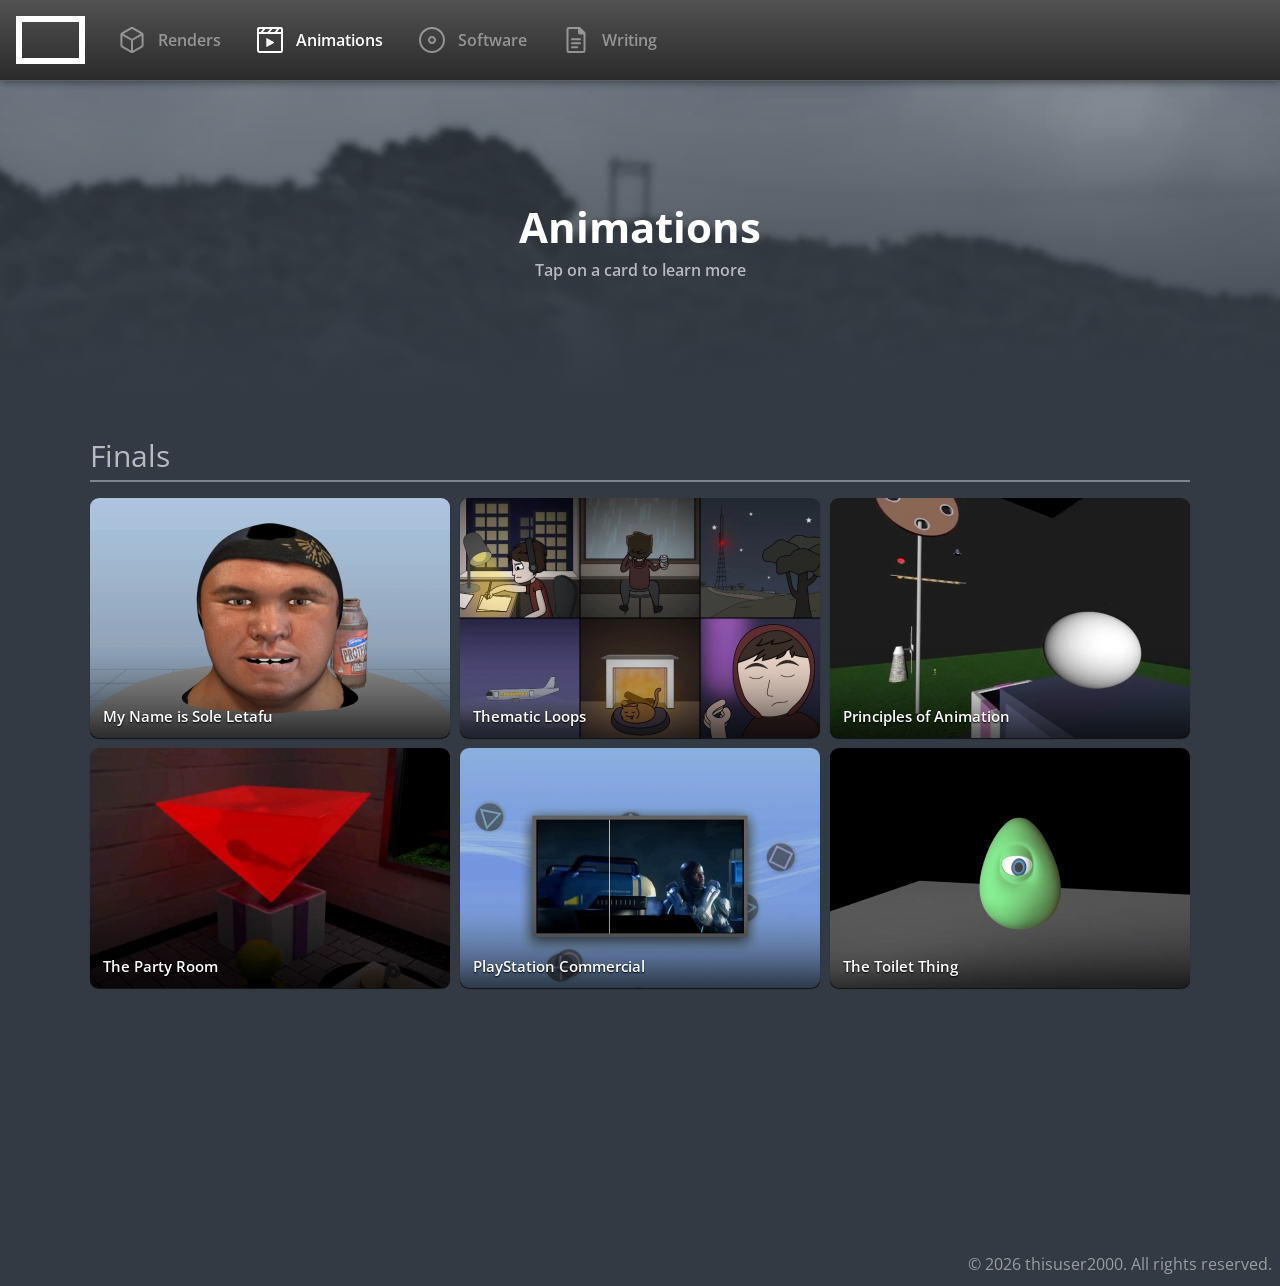
==== commit ce28ebff: "update" ====
--- a/animations.html
+++ b/animations.html
@@ -155,6 +155,10 @@
 	            </div>
 	        </section>
 
+			<div class="footer">
+	            <p>&copy; 2026 thisuser2000. All rights reserved.</p>
+	        </div>
+
 		</div>
 
 		<div class="modal fade" id="art-modal" tabindex="-1">
--- a/styles/main.css
+++ b/styles/main.css
@@ -101,10 +101,12 @@
 
 .listItem {
 	background-color: #58606b80;
+	box-shadow: 0px 1px 1px #00000050;
 	border-radius: 0.4rem;
 	padding: 0.4rem;
 	display: flex;
 	height: 4.5rem;
+	transition: background-color 0.1s ease-out;
 }
 
 .listItem:hover {
@@ -126,7 +128,7 @@
 }
 
 .listItem-title {
-    font-family: var(--semibold);
+    font-family: "Open Sans Semibold";
 	line-height: 1.4;
 	flex: 1;
 	min-width: 0px;
@@ -195,7 +197,7 @@
 }
 
 .section-bottom {
-	padding-bottom: 10rem;
+	padding-bottom: 16rem;
 }
 
 
@@ -286,3 +288,13 @@
 	opacity: 70%;
 	transition: all 0.07s ease-out;
 }
+
+.footer {
+	display: flex;
+}
+
+.footer p {
+	color: #ffffff80;
+	margin: 0.5rem;
+	margin-left: auto;
+}
--- a/styles/navbar.css
+++ b/styles/navbar.css
@@ -6,6 +6,7 @@
 	height: 80px;
 	z-index: 100;
 	position: fixed;
+	user-select: none;
 	box-shadow: 0rem 0.1rem 0.6rem #00000088;
 }
 
@@ -106,7 +107,8 @@
 	z-index: 50;
 	position: fixed;
 	overflow: hidden;
-	transition: height 0.17s cubic-bezier(.17,.12,.37,.97);
+	user-select: none;
+	transition: height 0.18s cubic-bezier(.17,.12,.37,.97);
 }
 
 .menu-page,
@@ -138,7 +140,7 @@
 .menu-pageCurrent > span {
 	font-family: "Open Sans Semibold";
 	line-height: 30px;
-	margin-left: 12px;
+	margin-left: 14px;
 	color: #ffffff;
 	opacity: 100%;
 	user-select: none;
--- a/styles/modal.css
+++ b/styles/modal.css
@@ -119,7 +119,7 @@
 
 .modal h3 {
 	font-size: 16px;
-	font-family: "Open Sans Semibold";
+	font-family: "Open Sans Bold";
 	opacity: 55%;
 }
 
@@ -136,20 +136,23 @@
 	font-size: 16px;
 	border-radius: 0.5rem;
 	margin-top: 0.5rem;
+	margin-bottom: 2px;
 	padding: 13px 16px 13px 16px;
+	box-shadow: 0px 1px 1px #00000050;
     display: flex;
 	cursor: pointer;
     user-select: none;
-	transition: all 0.05s ease-out;
+	transition: background-color 0.05s ease-out;
 }
 
 .modal-button img {
+	width: 28px;
 	filter: invert();
 }
 
 .modal-button p {
 	margin: auto;
-	margin-left: 0;
+	margin-left: 2px;
     font-family: "Open Sans Semibold";
 }
 
@@ -159,6 +162,7 @@
 	margin-top: 1.25rem;
 	margin-bottom: 4px;
 	min-height: 200px;
+	user-select: none;
 }
 
 .slideshow-feature {
--- a/styles/colorDark.css
+++ b/styles/colorDark.css
@@ -59,9 +59,9 @@
 
 .modal-content {
 	background: linear-gradient(to bottom,
-		#606060ff 0px,
-		#606060ff 50px,
-		#60606000 51px
+		#545454ff 0px,
+		#545454ff 50px,
+		#54545400 51px
 	);
 }
 
@@ -78,7 +78,7 @@
 }
 
 .modal-button:hover {
-	background-color: #ffffff40;
+	background-color: #ffffff3a;
 }
 
 .slideshow {
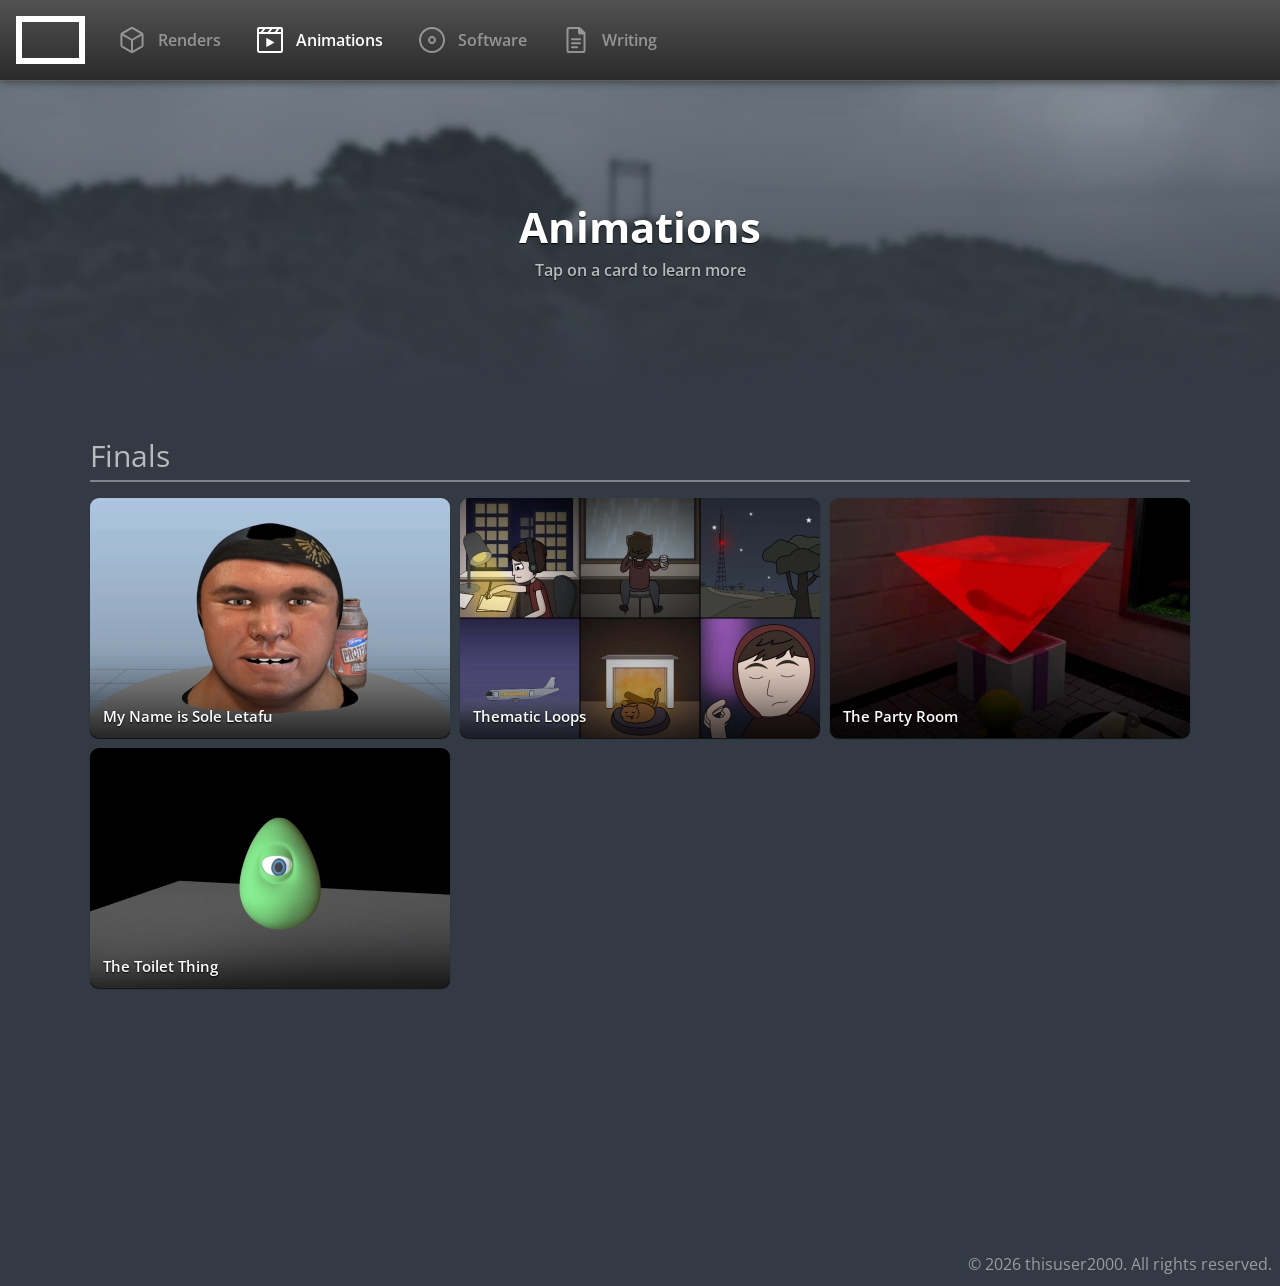
==== commit 836c9455: "update" ====
--- a/animations.html
+++ b/animations.html
@@ -8,7 +8,7 @@
 		<link rel="stylesheet" href="styles/main.css">
 		<link rel="stylesheet" href="styles/navbar.css">
 		<link rel="stylesheet" href="styles/modal.css">
-		<link rel="stylesheet" href="styles/colorDark.css">
+		<link rel="stylesheet" href="styles/color.css">
         <link rel="stylesheet" href="styles/display.css">
 		<link rel="icon" type="image/x-icon" href="assets/favicon.png">
     </head>
@@ -62,7 +62,7 @@
 
 		<div id="content" onclick="hideMenu()">
 
-			<div class="banner" style="background-image: url('assets/images/banner.webp');">
+			<div class="banner" style="background-image: url('assets/images/banner1.webp');">
 	            <div class="banner-gradient">
 					<div style="margin: auto;">
 						<p class="banner-title">Animations</p>
@@ -104,18 +104,6 @@
 						</div>
 
 						<div class="card"
-							data-project="principles"
-							data-bs-toggle="modal"
-							data-bs-target="#art-modal"
-							style="background-image:url('assets/images/animations/principles/principles-1.webp')">
-
-							<div class="card-glare"></div>
-							<div class="card-gradient">
-								<p class="card-text">Principles of Animation</p>
-							</div>
-						</div>
-
-						<div class="card"
 							data-project="party"
 							data-bs-toggle="modal"
 							data-bs-target="#art-modal"
@@ -124,18 +112,6 @@
 							<div class="card-glare"></div>
 							<div class="card-gradient">
 								<p class="card-text">The Party Room</p>
-							</div>
-						</div>
-
-						<div class="card"
-							data-project="playstation"
-							data-bs-toggle="modal"
-							data-bs-target="#art-modal"
-							style="background-image:url('assets/images/animations/playstation/playstation-1.webp')">
-
-							<div class="card-glare"></div>
-							<div class="card-gradient">
-								<p class="card-text">PlayStation Commercial</p>
 							</div>
 						</div>
 
@@ -193,6 +169,7 @@
 		</div>
 
 		<script src="scripts/bootstrap.bundle.min.js"></script>
+		<script src="scripts/preload.js"></script>
 		<script src="scripts/navbar.js"></script>
 		<script src="scripts/modal.js"></script>
 		<script src="scripts/project-data.js"></script>
--- a/styles/main.css
+++ b/styles/main.css
@@ -1,9 +1,4 @@
 @charset "UTF-8";
-
-:root {
-	--cardShadow1: 0px 1px 1px #000000b0;
-	--cardShadow2: 0px 3px 12px #00000090;
-}
 
 @font-face {
 	font-family: "Open Sans";
@@ -100,21 +95,33 @@
 }
 
 .listItem {
-	background-color: #58606b80;
-	box-shadow: 0px 1px 1px #00000050;
 	border-radius: 0.4rem;
 	padding: 0.4rem;
 	display: flex;
 	height: 4.5rem;
-	transition: background-color 0.1s ease-out;
+	transition: filter 0.1s ease-out;
 }
 
 .listItem:hover {
-	background-color: #58606be0;
+	filter: brightness(1.2);
 }
 
 .listItem > img {
-	border-radius: 0.25rem;
+	border-radius: 0.33rem;
+	aspect-ratio: 4/3;
+}
+
+.listItemPDF {
+	background-color: #2c3239;
+	border-radius: 0.33rem;
+	display: flex;
+	aspect-ratio: 4/3;
+}
+
+.listItemPDF img {
+	filter: invert();
+	margin: auto;
+	height: 36px;
 }
 
 .listItem-text {
@@ -159,7 +166,6 @@
 	display: flex;
 	flex-direction: column;
 	text-align: center;
-	background-color: #69727b;
 	background-position: center;
 	background-repeat: no-repeat;
 	background-size: cover;
@@ -175,12 +181,14 @@
 	font-size: 42px;
     font-family: "Open Sans Bold";
 	line-height: 1.45;
+	text-shadow: 0rem 1px 1.2px #000000ff;
 }
 
 .banner-subtitle {
 	font-size: 16px;
     font-family: "Open Sans Semibold";
 	opacity: 65%;
+	text-shadow: 0rem 1px 1.2px #000000ff;
 }
 
 .section-title {
@@ -242,7 +250,7 @@
 	user-select: none;
 	cursor: pointer;
 	transform: scale(1);
-	transition: background-color 0.14s ease-out, transform 0.14s ease-out, box-shadow 0.14s ease-out;
+	transition: background-color 0.11s ease-out, transform 0.11s ease-out, box-shadow 0.11s ease-out;
 	transition-timing-function: cubic-bezier(.17,.44,.4,1);
 }
 
@@ -254,7 +262,7 @@
 	border-radius: 9px;
 	background-size: cover;
 	background-image: url('../assets/images/glare.webp');
-	transition: all 0.14s ease-out;
+	transition: all 0.11s ease-out;
 	transition-timing-function: cubic-bezier(.17,.44,.4,1);
 }
 
@@ -274,7 +282,6 @@
 	margin-left: 0.8rem;
 	margin-right: 0.8rem;
 	margin-bottom: 0.8rem;
-	text-shadow: 0rem 0.5px 1.5px #000000ff;
 }
 
 .card:hover {
@@ -294,7 +301,6 @@
 }
 
 .footer p {
-	color: #ffffff80;
 	margin: 0.5rem;
 	margin-left: auto;
 }
--- a/styles/navbar.css
+++ b/styles/navbar.css
@@ -7,7 +7,6 @@
 	z-index: 100;
 	position: fixed;
 	user-select: none;
-	box-shadow: 0rem 0.1rem 0.6rem #00000088;
 }
 
 .logo {
@@ -41,7 +40,6 @@
 
 .navbar-page:hover {
 	opacity: 100%;
-	background-color: #ffffff30;
 }
 
 .navbar-page > img,
@@ -56,7 +54,6 @@
 	font-family: "Open Sans Semibold";
 	line-height: 26px;
 	margin-left: 13px;
-	color: #ffffff;
 	opacity: 100%;
 	user-select: none;
 }
@@ -99,11 +96,9 @@
 
 
 #menu {
-	box-shadow: 0rem 0.1rem 0.67rem #00000000;
 	width: 100%;
 	height: 0px;
 	top: 80px;
-	box-shadow: var(--shadow-none);
 	z-index: 50;
 	position: fixed;
 	overflow: hidden;
@@ -141,7 +136,6 @@
 	font-family: "Open Sans Semibold";
 	line-height: 30px;
 	margin-left: 14px;
-	color: #ffffff;
 	opacity: 100%;
 	user-select: none;
 }
--- a/styles/modal.css
+++ b/styles/modal.css
@@ -73,7 +73,6 @@
 	width: 100%;
 	border-radius: 0.65rem;
 	padding-top: 1px;
-	box-shadow: 0rem 0.2rem 3.5rem #000000ff;
 }
 
 .modal-container {
@@ -138,7 +137,6 @@
 	margin-top: 0.5rem;
 	margin-bottom: 2px;
 	padding: 13px 16px 13px 16px;
-	box-shadow: 0px 1px 1px #00000050;
     display: flex;
 	cursor: pointer;
     user-select: none;
@@ -168,8 +166,8 @@
 .slideshow-feature {
 	user-select: none;
 	width: 100%;
+	aspect-ratio: 3/2;
 	height: auto;
-	background-color: #000;
 }
 
 .slideshow-overlay {
@@ -178,45 +176,40 @@
 	width: 100%;
 	height: 100%;
 	grid-template-columns: 1fr 1fr;
-	column-gap: 55%;
-}
-
-.slideshow-overlay > img {
+	column-gap: 15%;
+}
+
+.slideshow-overlay img {
 	width: 2rem;
 	margin: auto;
-	filter: invert() drop-shadow(0rem 2px 1px #000000ff);
 }
 
 .slideshow-left {
 	display: flex;
 	cursor: pointer;
 	visibility: hidden;
-	height: 100%;
-	background: linear-gradient(to right, #00000050, #00000000 70%);
-}
-
-.slideshow-left > img {
-	width: 2rem;
-	margin: auto;
-	filter: invert() drop-shadow(0rem 2px 1px #000000ff);
+	z-index: 10;
+	height: 100%;
+}
+
+.slideshow-left img {
 	margin-left: 1rem;
 }
 
 .slideshow-right {
 	display: flex;
 	cursor: pointer;
-	height: 100%;
-	background: linear-gradient(to right, #00000000 30%, #00000050);
-}
-
-.slideshow-right > img {
-	width: 2rem;
-	margin: auto;
-	filter: invert() drop-shadow(0rem 2px 1px #000000ff);
+	visibility: hidden;
+	z-index: 10;
+	height: 100%;
+}
+
+.slideshow-right img {
 	margin-right: 1rem;
 }
 
 .slideshow-counter {
+	user-select: none;
 	display: flex;
 	position: absolute;
 	top: auto;
--- a/styles/color.css
+++ b/styles/color.css
@@ -0,0 +1,170 @@
+@charset "UTF-8";
+
+:root {
+	--shadow-none: 0px 0px 0px #00000000;
+	--cardShadow1: 0px 1px 1px #000000b0;
+	--cardShadow2: 0px 3px 12px #00000090;
+}
+
+* {
+	color: #ffffff;
+}
+
+body {
+	background-color: #333a43;
+}
+
+::selection {
+    background: #ffffff30;
+}
+
+/* ---------------------------------------------------- */
+
+.navbar {
+	background: linear-gradient(to bottom, #525252, #2a2a2a);
+	box-shadow: 0rem 0.1rem 0.6rem #00000088;
+}
+
+.navbar-page > span,
+.navbar-pageCurrent > span {
+	color: #ffffff;
+}
+
+.navbar-page:hover {
+	background-color: #ffffff30;
+}
+
+.navbar-divider {
+	background-color: #606060;
+}
+
+#menu {
+	background-color: #2b2b2b;
+	box-shadow: var(--shadow-none);
+}
+
+.menu-page,
+.menu-pageCurrent {
+	background-color: #d0d0d000;
+}
+
+.menu-page:hover {
+	background-color: #d0d0d020;
+}
+
+.menu-page > span,
+.menu-pageCurrent > span {
+	color: #ffffff;
+}
+
+.menu-divider {
+	background-color: #4a4a4a;
+}
+
+.banner {
+	background-color: #69727b;
+}
+
+.banner-gradient {
+	background: linear-gradient(to bottom, #333a4350, #333a43ff);
+}
+
+.divider {
+	background-color: #ffffff60;
+}
+
+.card {
+	background-color: #2c313a;
+}
+
+.card-text {
+	text-shadow: 0rem 0.5px 1.5px #000000ff;
+}
+
+.listItem {
+	background-color: #464d57;
+	box-shadow: 0px 1px 1px #00000050;
+}
+
+.listItem > img {
+	background-color: #272a2f;
+}
+
+.footer p {
+	color: #ffffff80;
+}
+
+/* -------------------- Modal -------------------------------- */
+
+.modal {
+	background-color: #080808d0;
+}
+
+.modal-content {
+	box-shadow: 0rem 0.2rem 3.5rem #000000ff;
+	background: linear-gradient(to bottom,
+		#505050ff 0px,
+		#505050ff 50px,
+		#50505000 51px
+	);
+}
+
+.modal-section1 {
+	background-color: #333333;
+}
+
+.modal-section2 {
+	background-color: #404040;
+}
+
+.modal-button {
+	background-color: #ffffff20;
+	box-shadow: 0px 1.5px 0px #00000030;
+}
+
+.modal-button:hover {
+	background-color: #ffffff3a;
+}
+
+.slideshow {
+	border: 3px solid #101010;
+}
+
+.slideshow-feature {
+	background-color: #000;
+}
+
+.slideshow-counter {
+	background-color: #101010;
+}
+
+.slideshow-overlay img {
+	filter: invert() drop-shadow(0px 1.5px 1.5px #000000d0);
+}
+
+/* -------------------- Article -------------------------------- */
+
+.article-backButton {
+	background-color: #ffffff40;
+	box-shadow: 0px 1px 1px #00000010;
+}
+
+.article-backButton > span {
+	color: #404040;
+}
+
+.article-backButton:hover {
+	background-color: #ffffff70;
+}
+
+.article-download > span {
+	color: #3a79c2;
+}
+
+.article-divider {
+	background-color: #a0a0a080;
+}
+
+.article-end {
+	background-color: #606060;
+}
